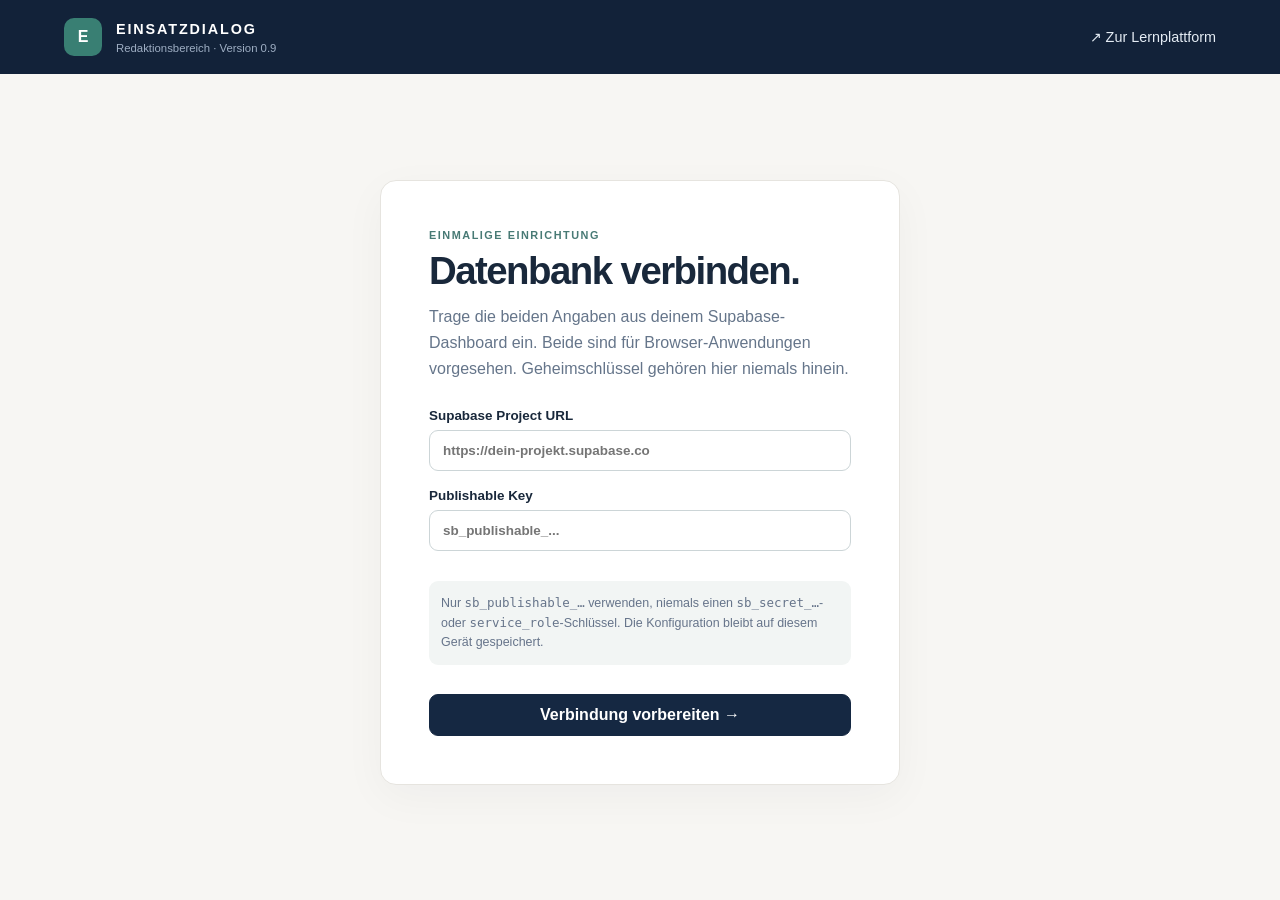
==== admin.html @ 9afa1a4a "Add files via upload" ====
<!doctype html>
<html lang="de">
<head>
  <meta charset="utf-8">
  <meta name="viewport" content="width=device-width,initial-scale=1,viewport-fit=cover">
  <meta name="robots" content="noindex,nofollow">
  <meta name="theme-color" content="#142438">
  <title>EINSATZDIALOG – Verwaltung</title>
  <link rel="stylesheet" href="./admin.css?v=09">
  <script src="./admin.js?v=09" defer></script>
</head>
<body>
  <header class="topbar"><div class="brand"><div class="brandmark">E</div><div><strong>EINSATZDIALOG</strong><small>Redaktionsbereich · Version 0.9</small></div></div><a href="./index.html" class="back">↗ Zur Lernplattform</a></header>
  <main>
    <section id="setup" class="center-pane" hidden>
      <div class="eyebrow">EINMALIGE EINRICHTUNG</div><h1>Datenbank verbinden.</h1>
      <p class="muted">Trage die beiden Angaben aus deinem Supabase-Dashboard ein. Beide sind für Browser-Anwendungen vorgesehen. Geheimschlüssel gehören hier niemals hinein.</p>
      <form id="setupForm" class="stack">
        <label>Supabase Project URL<input name="url" type="url" placeholder="https://dein-projekt.supabase.co" autocomplete="url" required></label>
        <label>Publishable Key<input name="key" type="text" placeholder="sb_publishable_..." autocomplete="off" required spellcheck="false"></label>
        <p class="note">Nur <code>sb_publishable_…</code> verwenden, niemals einen <code>sb_secret_…</code>- oder <code>service_role</code>-Schlüssel. Die Konfiguration bleibt auf diesem Gerät gespeichert.</p>
        <button class="primary" type="submit">Verbindung vorbereiten →</button>
      </form>
    </section>
    <section id="login" class="center-pane" hidden>
      <div class="eyebrow">GESCHÜTZTER BEREICH</div><h1>Willkommen zurück.</h1>
      <p class="muted">Melde dich mit dem Benutzerkonto an, das du in Supabase unter Authentication → Users erstellt hast.</p>
      <form id="loginForm" class="stack">
        <label>E-Mail<input name="email" type="email" autocomplete="username" required></label>
        <label>Passwort<input name="password" type="password" autocomplete="current-password" required></label>
        <button class="primary" type="submit">Anmelden →</button>
      </form>
      <button id="resetConfig" class="text-button">Verbindungsdaten ändern</button>
    </section>
    <section id="dashboard" class="dashboard" hidden>
      <div class="page-heading"><div><div class="eyebrow">DEIN REDAKTIONSSYSTEM</div><h1>Fachwissen verwalten.</h1><p class="muted">Lernmodule erstellen, Lernkarten bearbeiten und Inhalte veröffentlichen.</p></div><div class="right-tools"><span id="signedInAs"></span><button id="logout" class="ghost">Abmelden</button></div></div>
      <div class="editor-grid">
        <aside class="sidebar"><div class="sidebar-heading"><h2>Lernmodule</h2><button id="newModule" class="mini primary">+ Neu</button></div><div id="moduleList" class="module-list"></div><p class="hint">↑ ↓ verändern die Reihenfolge. Änderungen werden direkt in Supabase gespeichert.</p></aside>
        <div class="workspace">
          <section id="emptyState" class="empty-state"><div class="big-icon">▤</div><h2>Modul auswählen</h2><p>Wähle ein Modul links aus oder erstelle ein neues.</p></section>
          <section id="moduleWorkspace" hidden>
            <div class="section-head"><div class="eyebrow">MODUL BEARBEITEN</div><div class="actions"><button id="deleteModule" class="danger ghost">Modul löschen</button><button id="saveModule" class="primary">Modul speichern</button></div></div>
            <div class="form-grid">
              <label>Modultitel<input id="moduleTitle" maxlength="160"></label>
              <label>Status<select id="moduleStatus"><option value="draft">Entwurf</option><option value="published">Veröffentlicht</option><option value="archived">Archiviert</option></select></label>
              <label class="full">Kurzbeschreibung<textarea id="moduleDesc" rows="2"></textarea></label>
              <fieldset class="full"><legend>Für welche Organisationen?</legend><div id="groupChoices" class="group-choices"><label><input type="checkbox" value="Feuerwehr"> Feuerwehr</label><label><input type="checkbox" value="Rettungsdienst"> Rettungsdienst</label><label><input type="checkbox" value="THW"> THW</label><label><input type="checkbox" value="Polizei"> Polizei</label></div></fieldset>
            </div>
            <div class="cards-heading"><div><div class="eyebrow">INHALTE</div><h2>Lernkarten</h2></div><button id="newCard" class="secondary">+ Neue Karte</button></div>
            <div id="cardList" class="cards-list"></div>
            <section id="cardEditor" class="card-editor" hidden>
              <div class="section-head"><div><div class="eyebrow">LERNKARTE</div><h3 id="cardEditorHeading">Karte bearbeiten</h3></div><div class="actions"><button id="deleteCard" class="ghost danger">Löschen</button><button id="saveCard" class="primary">Karte speichern</button></div></div>
              <div class="form-grid"><label>Kartentitel<input id="cardTitle" maxlength="180"></label><label>Status<select id="cardStatus"><option value="draft">Entwurf</option><option value="published">Veröffentlicht</option><option value="archived">Archiviert</option></select></label><label class="full">Fachinhalt<textarea id="cardContent" rows="7" placeholder="Hier steht dein fachlicher Lerntext …"></textarea></label><label class="full">Praxisbeispiel<textarea id="cardExample" rows="3" placeholder="Zum Beispiel eine kurze Situation aus einem fiktiven Einsatz …"></textarea></label><label>Fachquelle / Literatur<input id="cardSource" placeholder="z. B. WHO – Psychological First Aid"></label><label>Quellen-Link<input id="cardUrl" type="url" placeholder="https://..."></label></div>
              <div class="preview-heading">Vorschau der Lernkarte</div><article id="cardPreview" class="card-preview"></article>
              <p class="note">Veröffentlichte Karten sind später erst dann in der eigentlichen Lernplattform sichtbar, wenn wir deren Wissensbereich ebenfalls an Supabase angeschlossen haben.</p>
            </section>
          </section>
        </div>
      </div>
    </section>
    <div id="flash" role="status" aria-live="polite" hidden></div>
  </main>
</body></html>
---- admin.css ----
:root{font-family:Inter,ui-sans-serif,-apple-system,BlinkMacSystemFont,"Segoe UI",sans-serif;color:#19283b;background:#f7f6f3;font-synthesis:none}*{box-sizing:border-box}body{margin:0;min-height:100vh}button,input,textarea,select{font:inherit}button{cursor:pointer}button:disabled{opacity:.45;cursor:not-allowed}[hidden]{display:none!important}.topbar{background:#122239;color:#fff;padding:18px clamp(16px,5vw,68px);display:flex;justify-content:space-between;align-items:center;gap:20px}.brand{display:flex;align-items:center;gap:14px}.brand strong{font-size:.9rem;letter-spacing:.13em;display:block}.brand small{display:block;color:#9eaec3;font-size:.71rem;margin-top:5px}.brandmark{width:38px;height:38px;background:#397f73;border-radius:10px;display:grid;place-items:center;font-weight:800}.back{color:#e4ecf4;text-decoration:none;font-size:.9rem}.back:hover{text-decoration:underline}main{max-width:1500px;margin:auto;padding:34px clamp(16px,4vw,58px)}.center-pane{max-width:520px;margin:8vh auto 0;background:#fff;padding:clamp(25px,4vw,48px);border:1px solid #e6e4df;border-radius:16px;box-shadow:0 12px 44px #101d2b0a}.eyebrow{font-size:.68rem;letter-spacing:.14em;color:#487a75;font-weight:800;margin-bottom:8px}h1{font-size:clamp(1.75rem,3vw,2.55rem);line-height:1.13;letter-spacing:-.04em;margin:0 0 12px}h2{font-size:1.13rem;margin:0}h3{font-size:1.1rem;margin:3px 0}.muted{color:#65758a;line-height:1.6;margin:0}.stack{display:grid;gap:17px;margin-top:27px}label{display:grid;gap:7px;font-size:.84rem;font-weight:650}input:not([type=checkbox]),select,textarea{background:#fff;border:1px solid #ccd5d7;padding:12px 13px;border-radius:9px;color:#18263a;width:100%;min-width:0}input:focus,select:focus,textarea:focus{outline:2px solid #5a9c90;outline-offset:1px}textarea{resize:vertical;line-height:1.6}.note,.hint{font-size:.78rem;line-height:1.55;color:#66748a}.note{background:#f2f5f4;border-radius:9px;padding:12px}button{border-radius:9px;border:1px solid #ccd4d6;padding:11px 15px;background:#fff;color:#213347;font-weight:650}button:hover{filter:brightness(.95)}.primary{background:#152842;color:#fff;border-color:#152842}.secondary{background:#deece7;color:#245a51;border-color:#c7e2d9}.ghost{background:transparent}.text-button{border:none;background:transparent;padding:12px 0;color:#587d79;text-decoration:underline}.danger{color:#ad3d46}.mini{padding:7px 10px;font-size:.8rem}#flash{position:fixed;right:18px;bottom:20px;max-width:min(550px,90vw);padding:14px 18px;background:#182a40;color:#fff;border-radius:11px;box-shadow:0 12px 35px #0002;z-index:100;font-size:.91rem}#flash.error{background:#8b293b}.page-heading{display:flex;justify-content:space-between;gap:24px;align-items:flex-start;margin-bottom:26px}.right-tools{display:flex;align-items:center;gap:12px;color:#607187;font-size:.8rem}.editor-grid{display:grid;grid-template-columns:minmax(240px,310px) minmax(0,1fr);gap:20px}.sidebar,.workspace{background:#fff;border:1px solid #e4e4df;border-radius:14px;padding:24px;min-height:510px}.sidebar-heading,.section-head,.cards-heading{display:flex;align-items:center;justify-content:space-between;gap:12px}.module-list{display:grid;gap:7px;margin-top:17px}.module-row{display:flex;align-items:stretch;border-radius:9px;background:#f5f6f5;border:1px solid transparent}.module-row.active{background:#eaf2ef;border-color:#b5d3cb}.module-select{flex:1;text-align:left;border:0;background:transparent;display:flex;flex-direction:column;gap:5px;min-width:0}.module-select strong{font-size:.88rem;overflow-wrap:anywhere}.module-select small{color:#6a7a8b}.move-buttons{display:flex;align-items:center;padding:0 5px}.move-buttons button,.card-arrows button{padding:6px 7px;border:0;background:transparent;color:#536b7b}.hint{margin-top:20px}.empty-state{text-align:center;padding:130px 10px;color:#748092}.big-icon{font-size:2.5rem;color:#5a8a7f}.empty-state h2{color:#213247;margin:10px}.form-grid{display:grid;grid-template-columns:minmax(0,1.3fr) minmax(0,.7fr);gap:16px;margin-top:22px}.full{grid-column:1/-1}fieldset{margin:0;border:1px solid #e0e5e4;border-radius:9px;padding:13px}legend{color:#546b7e;font-size:.81rem;font-weight:700}.group-choices{display:flex;gap:14px;flex-wrap:wrap}.group-choices label{display:flex;align-items:center;gap:6px;font-size:.82rem}.cards-heading{border-top:1px solid #e6e8e6;padding-top:27px;margin-top:30px}.cards-list{display:grid;gap:8px;margin-top:15px}.card-row{display:flex;align-items:center;background:#f5f6f5;border:1px solid #e9eae8;border-radius:9px;padding:4px 6px}.card-row.active{background:#e9f1ed;border-color:#b9d5c7}.card-select{flex:1;border:0;background:transparent;text-align:left;display:grid;gap:3px;min-width:0}.card-select strong{font-size:.88rem;overflow-wrap:anywhere}.card-select small{color:#637385}.card-arrows{display:flex}.card-editor{border-top:2px solid #d8e9e2;margin-top:26px;padding-top:20px}.preview-heading{font-weight:700;margin-top:24px;font-size:.83rem;color:#697b87}.card-preview{border:1px solid #dce6e2;border-left:4px solid #367768;border-radius:9px;padding:22px;margin-top:12px;background:#fbfdfb;line-height:1.65;font-size:.92rem}.card-preview h3{margin-top:0}.card-preview p{white-space:pre-wrap;overflow-wrap:anywhere}.card-preview a{color:#286b5f}.actions{display:flex;flex-wrap:wrap;gap:8px}@media(max-width:800px){.editor-grid{grid-template-columns:1fr}.sidebar,.workspace{min-height:0}.page-heading{flex-direction:column}.sidebar{padding:17px}.workspace{padding:19px}.back{font-size:.76rem}}@media(max-width:520px){.form-grid{grid-template-columns:1fr}.group-choices{display:grid;grid-template-columns:1fr 1fr}.section-head{align-items:flex-start;flex-wrap:wrap}main{padding:18px 12px}.topbar{padding:15px}.brand small{font-size:.64rem}.back{white-space:nowrap}.actions{width:100%}.actions>button{flex:1}}
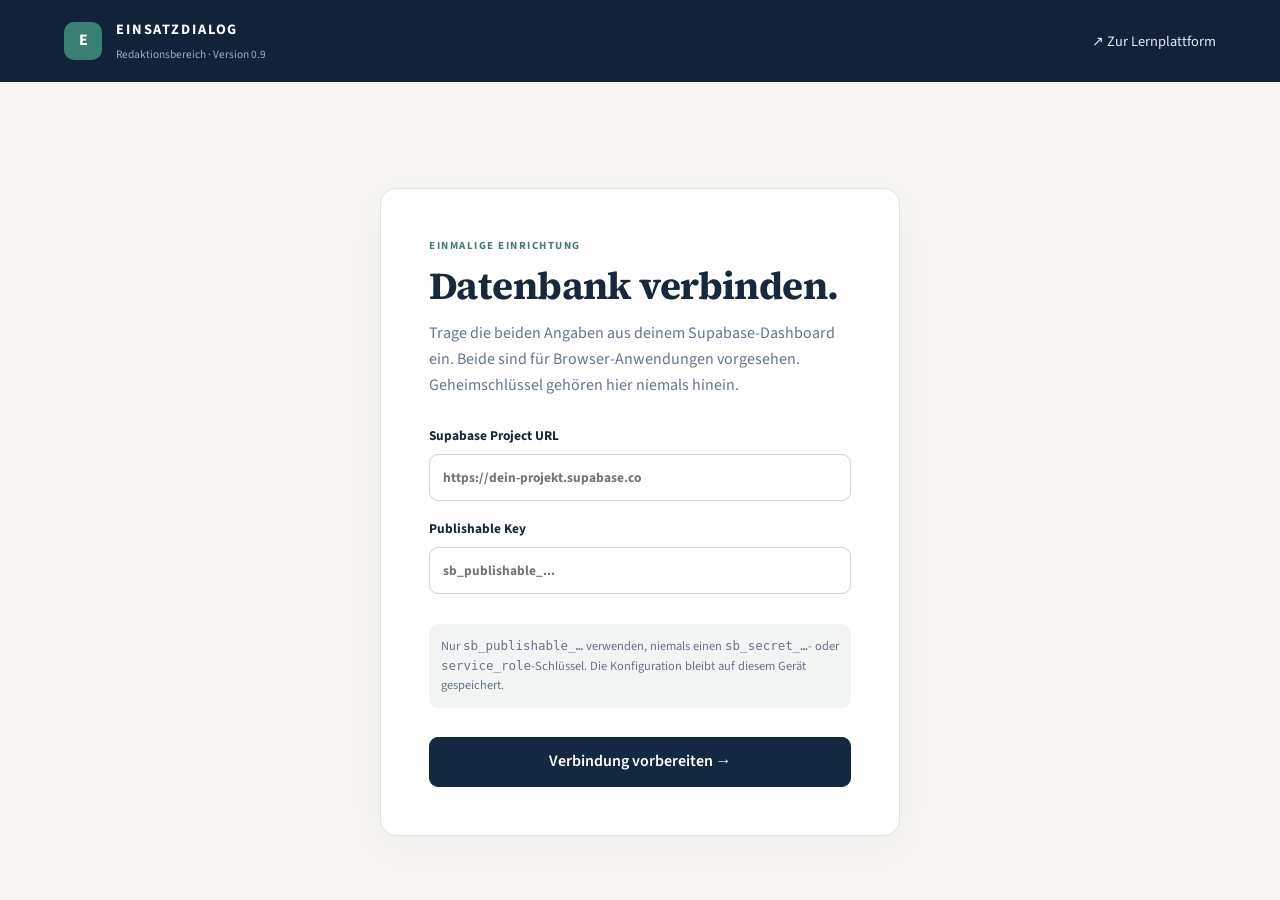
==== commit a4d7ce25: "Apply Source Serif 4 and Source Sans 3 typography across EINSATZDIALOG" ====
--- a/admin.html
+++ b/admin.html
@@ -7,6 +7,7 @@
   <meta name="theme-color" content="#142438">
   <title>EINSATZDIALOG – Verwaltung</title>
   <link rel="stylesheet" href="./admin.css?v=09">
+<link rel="stylesheet" href="./typography.css?v=1"/>
   <script src="./admin.js?v=09" defer></script>
 </head>
 <body>
@@ -33,7 +34,7 @@
       <button id="resetConfig" class="text-button">Verbindungsdaten ändern</button>
     </section>
     <section id="dashboard" class="dashboard" hidden>
-      <div class="page-heading"><div><div class="eyebrow">DEIN REDAKTIONSSYSTEM</div><h1>Fachwissen verwalten.</h1><p class="muted">Lernmodule erstellen, Lernkarten bearbeiten und Inhalte veröffentlichen.</p></div><div class="right-tools"><span id="signedInAs"></span><button id="logout" class="ghost">Abmelden</button></div></div>
+      <div class="page-heading"><div><div class="eyebrow">DEIN REDAKTIONSSYSTEM</div><h1>Fachwissen verwalten.</h1><p class="muted">Lernmodule erstellen, Lernkarten bearbeiten und Inhalte veröffentlichen.</p></div><div class="right-tools"><a href="./design.html" class="back" style="color:#000000 !important;">🎨 Website gestalten</a> <a href="./visual-editor.html" class="back" style="color:#152338!important">▦ Visueller Editor (Vorschau)</a><a href="./layout-editor.html" class="back" style="color:#000000 !important;">▦ Seitenbaukasten</a><span id="signedInAs"></span><button id="logout" class="ghost">Abmelden</button></div></div>
       <div class="editor-grid">
         <aside class="sidebar"><div class="sidebar-heading"><h2>Lernmodule</h2><button id="newModule" class="mini primary">+ Neu</button></div><div id="moduleList" class="module-list"></div><p class="hint">↑ ↓ verändern die Reihenfolge. Änderungen werden direkt in Supabase gespeichert.</p></aside>
         <div class="workspace">
--- a/typography.css
+++ b/typography.css
@@ -0,0 +1,23 @@
+/* EINSATZDIALOG · Typografie v1 · selbst gehostete Open-Source-Schriften
+   Source Sans 3 + Source Serif 4 (SIL Open Font License 1.1)
+   Lizenzen: https://github.com/google/fonts/tree/main/ofl/sourcesans3
+             https://github.com/google/fonts/tree/main/ofl/sourceserif4 */
+@font-face{font-family:"ED Source Sans 3";src:url("./fonts/source-sans-3-latin-400-normal.woff2") format("woff2");font-style:normal;font-weight:400;font-display:swap}
+@font-face{font-family:"ED Source Sans 3";src:url("./fonts/source-sans-3-latin-600-normal.woff2") format("woff2");font-style:normal;font-weight:600;font-display:swap}
+@font-face{font-family:"ED Source Sans 3";src:url("./fonts/source-sans-3-latin-700-normal.woff2") format("woff2");font-style:normal;font-weight:700;font-display:swap}
+@font-face{font-family:"ED Source Serif 4";src:url("./fonts/source-serif-4-latin-600-normal.woff2") format("woff2");font-style:normal;font-weight:600;font-display:swap}
+@font-face{font-family:"ED Source Serif 4";src:url("./fonts/source-serif-4-latin-700-normal.woff2") format("woff2");font-style:normal;font-weight:700;font-display:swap}
+:root{--ed-font-body:"ED Source Sans 3", "Segoe UI", Arial, sans-serif;--ed-font-heading:"ED Source Serif 4", Georgia, "Times New Roman", serif}
+html{font-family:var(--ed-font-body);font-size:16px}
+body{font-family:var(--ed-font-body);font-size:16px;line-height:1.6;font-weight:400}
+button,input,select,textarea,option{font-family:var(--ed-font-body);font-weight:inherit}
+h1,h2,h3,h4,h5,h6{font-family:var(--ed-font-heading);font-weight:600;letter-spacing:-.015em;line-height:1.22;overflow-wrap:break-word}
+h1{font-weight:700}
+.brand,.brand strong,.topbar .brand,.top strong,.bar strong,.preview-top strong,.preview-brand,.eyebrow,.label-row,.top-pill,nav,.sidebar,.step,.field-group>label,.fieldset-title,.preview-caption{font-family:var(--ed-font-body)}
+button,.primary,.secondary,.textbtn,.top-link{font-weight:600}
+.learning-detail .lesson-primary,.flip-card .lesson-primary,.briefing-card,.message-feed .bubble,.bubble p,.ai-overall p,.ai-card p{font-size:1.0625rem;line-height:1.6}
+.learning-detail .lesson-primary,.flip-card .lesson-primary,.ai-overall p,.ai-card p{max-width:72ch}
+.learning-detail .lesson-primary,.flip-card .lesson-primary{font-weight:400}
+.learning-detail h2,.learning-detail h3,.flip-card h3,.briefing-card h3,.ai-overall h3,.ai-card h3{font-family:var(--ed-font-heading);font-weight:600;letter-spacing:-.01em}
+.preview-area h3,.preview-intro h2,.canvas-intro h2,.preview-card h3{font-family:var(--ed-font-heading);font-weight:600}
+@media(max-width:700px){body{font-size:16px;line-height:1.55}.learning-detail .lesson-primary,.flip-card .lesson-primary,.briefing-card,.message-feed .bubble,.bubble p,.ai-overall p,.ai-card p{font-size:1rem;line-height:1.6}}
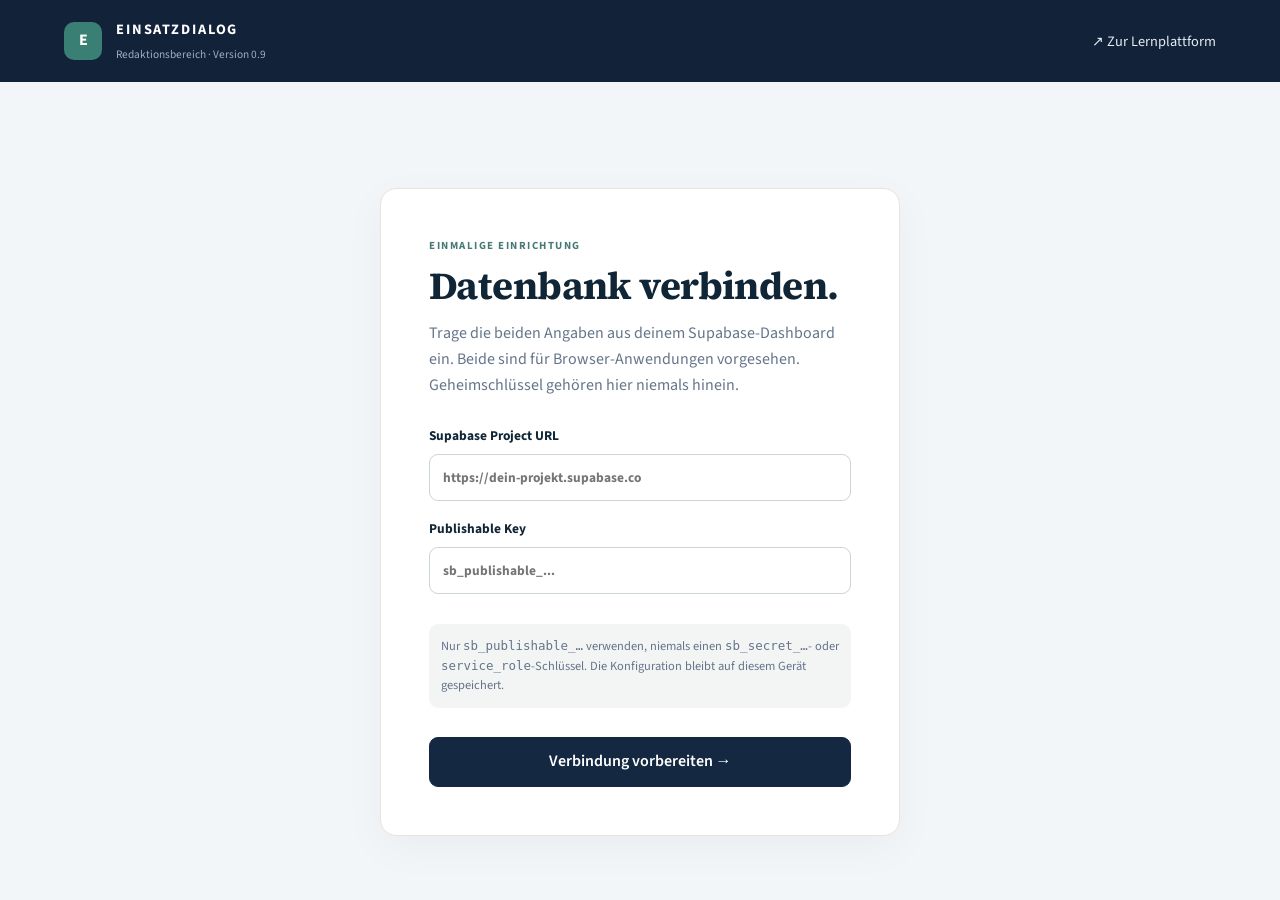
==== commit 178432ad: "Redesign EINSATZDIALOG with navy editorial interface and integrated overview" ====
--- a/admin.html
+++ b/admin.html
@@ -8,6 +8,7 @@
   <title>EINSATZDIALOG – Verwaltung</title>
   <link rel="stylesheet" href="./admin.css?v=09">
 <link rel="stylesheet" href="./typography.css?v=1"/>
+<link rel="stylesheet" href="./studio-theme.css?v=1"/>
   <script src="./admin.js?v=09" defer></script>
 </head>
 <body>
--- a/studio-theme.css
+++ b/studio-theme.css
@@ -0,0 +1,27 @@
+/* Gemeinsames Erscheinungsbild der internen Redaktions- und Layoutwerkzeuge.
+   Keine Änderungen an Speicherung, Authentifizierung oder Editierfunktionen. */
+:root{
+ --navy:#102535;--ink:#102535;--paper:#f3f6f8;--surface:#f3f6f8;
+ --card:#fff;--muted:#5d6e7b;--line:#d8e1e7;--border:#d8e1e7;
+ --accent:#a82e38;--coral:#a82e38;
+}
+body{background:#f3f6f8;color:#102535}
+:where(.topbar,.top,.bar){background:#102535;color:#fff}
+:where(.topbar,.top,.bar) a{color:#e5edf4}
+:where(.topbar,.top,.bar) strong{font-family:var(--ed-font-body)}
+:where(.panel,.center-pane,.workspace,.card,.preview-wrap,.canvas-panel,.preview-screen,.notice,.sidebar,.editor-panel,.edit-card,.card-editor){
+ border-color:#d8e1e7;
+}
+:where(.center-pane,.panel,.notice,.preview-wrap,.canvas-panel){background:#fff;box-shadow:0 10px 35px rgba(16,37,53,.045)}
+:where(.primary,button.primary,.btn.primary,.button.primary){
+ background:#a82e38;border-color:#a82e38;color:#fff;
+}
+:where(.primary,button.primary,.btn.primary,.button.primary):hover{
+ background:#85232d;border-color:#85232d;
+}
+:where(button,input,select,textarea){font-family:var(--ed-font-body)}
+:where(input,textarea,select){border-color:#b8c9d4;background:#fff;color:#102535}
+:where(.muted,.hint,.sub){color:#5d6e7b}
+:where(.eyebrow){color:#a82e38}
+:where(.preview,.preview-area,.preview-card){--paper:#f3f6f8;--card:#fff;--ink:#102535}
+:where(button,input,select,textarea,a):focus-visible{outline:3px solid #a82e38;outline-offset:3px}
